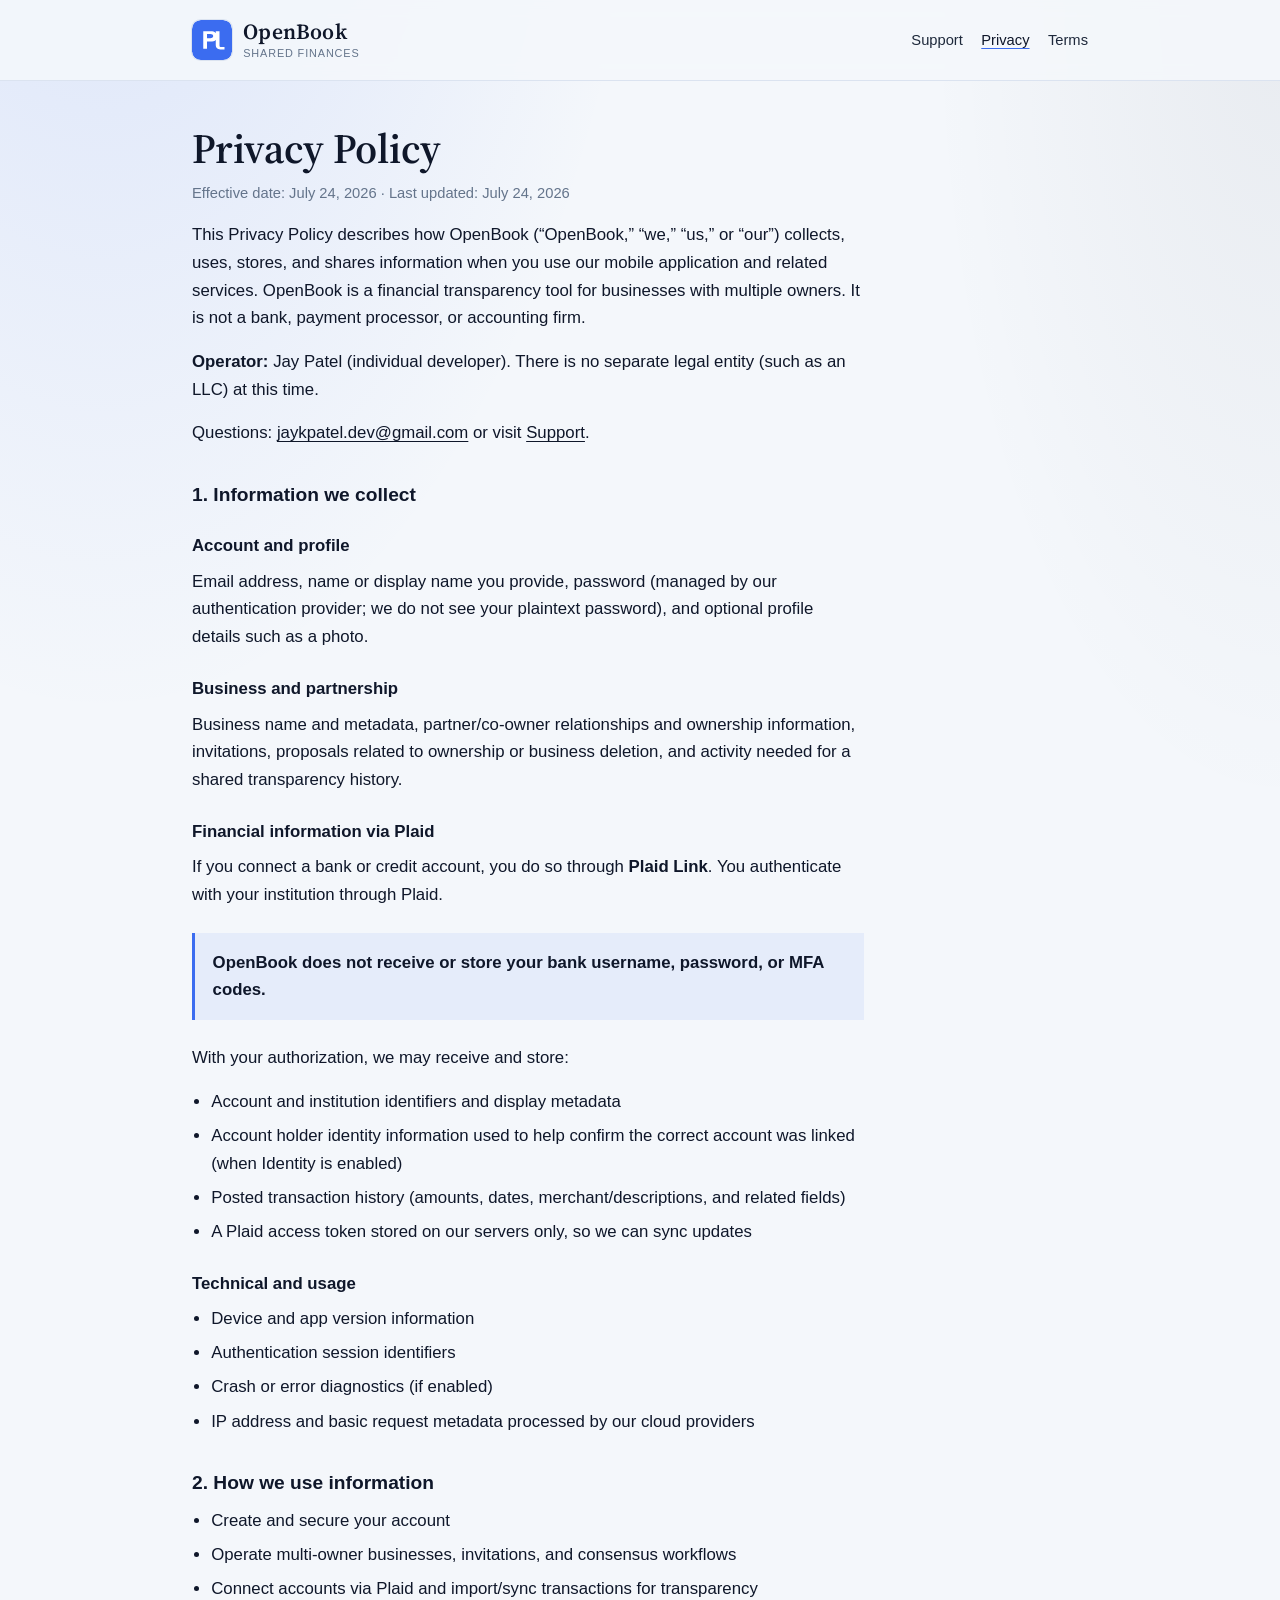
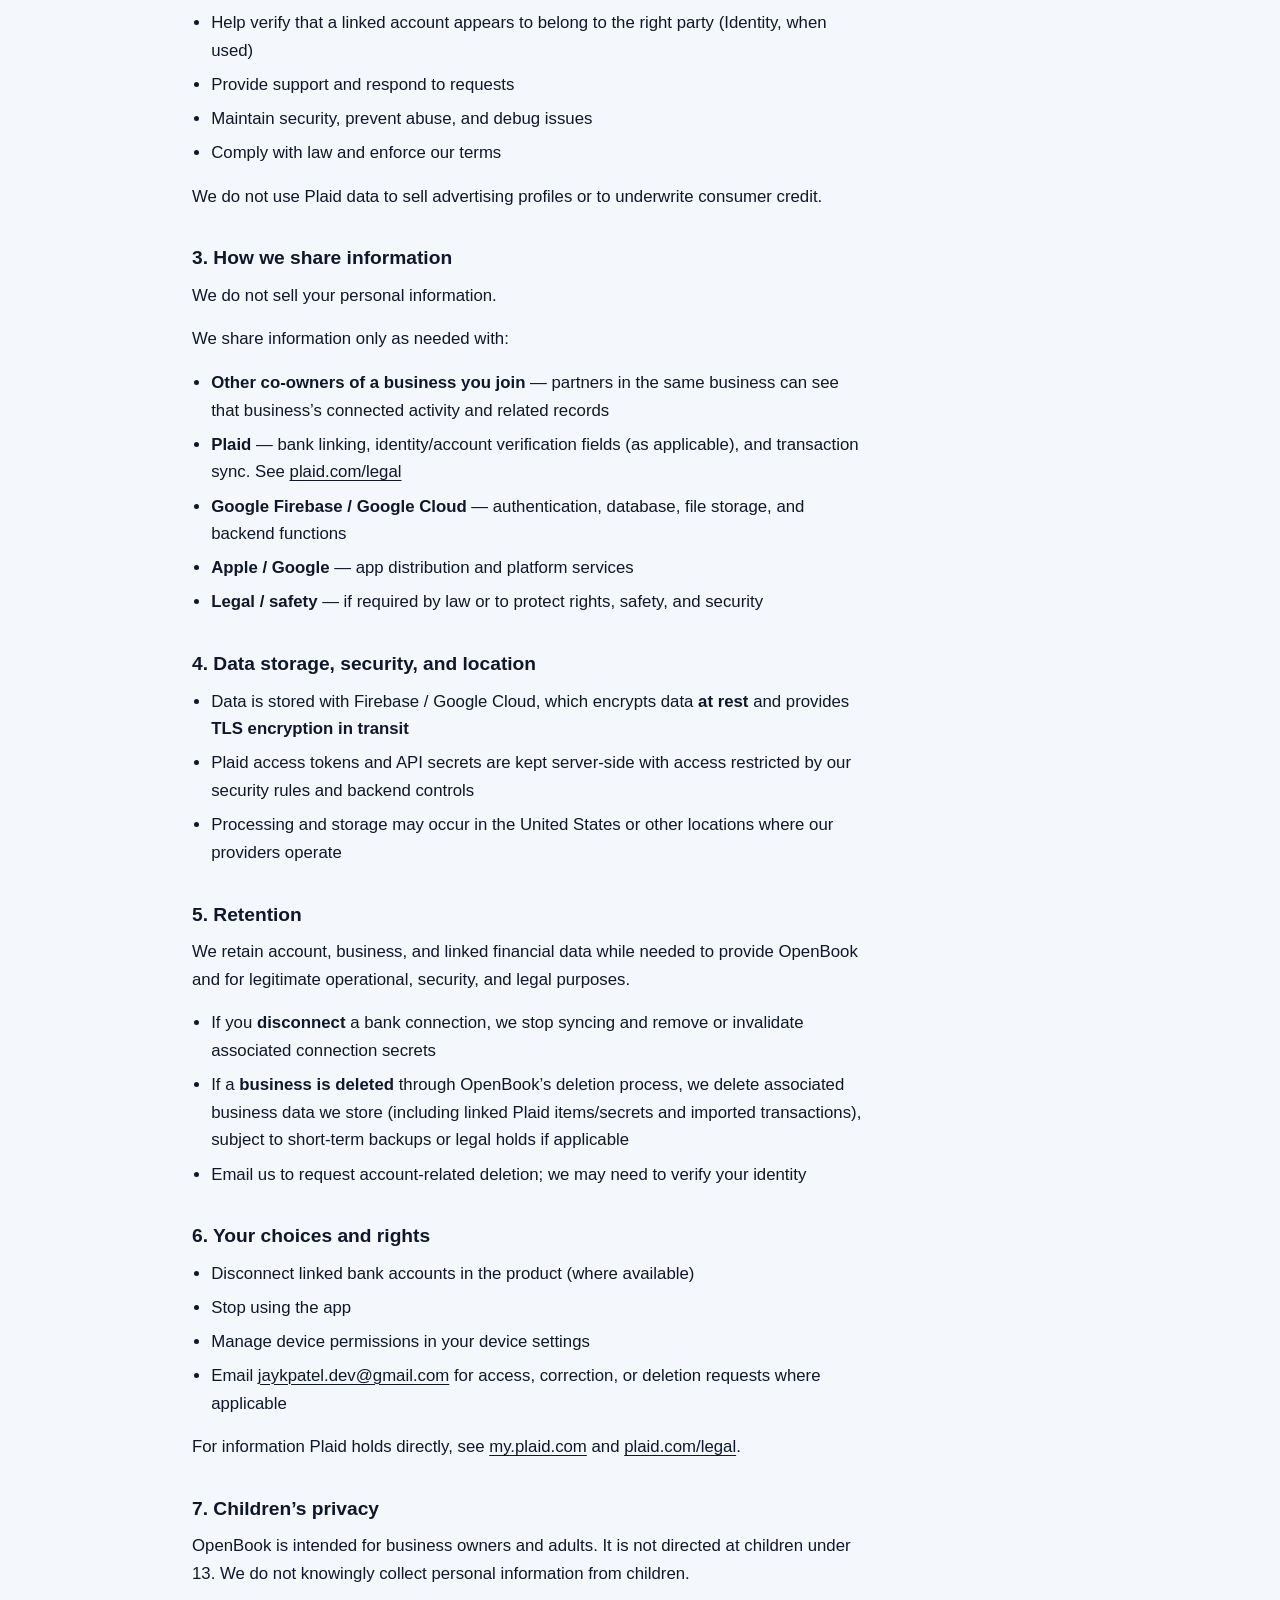
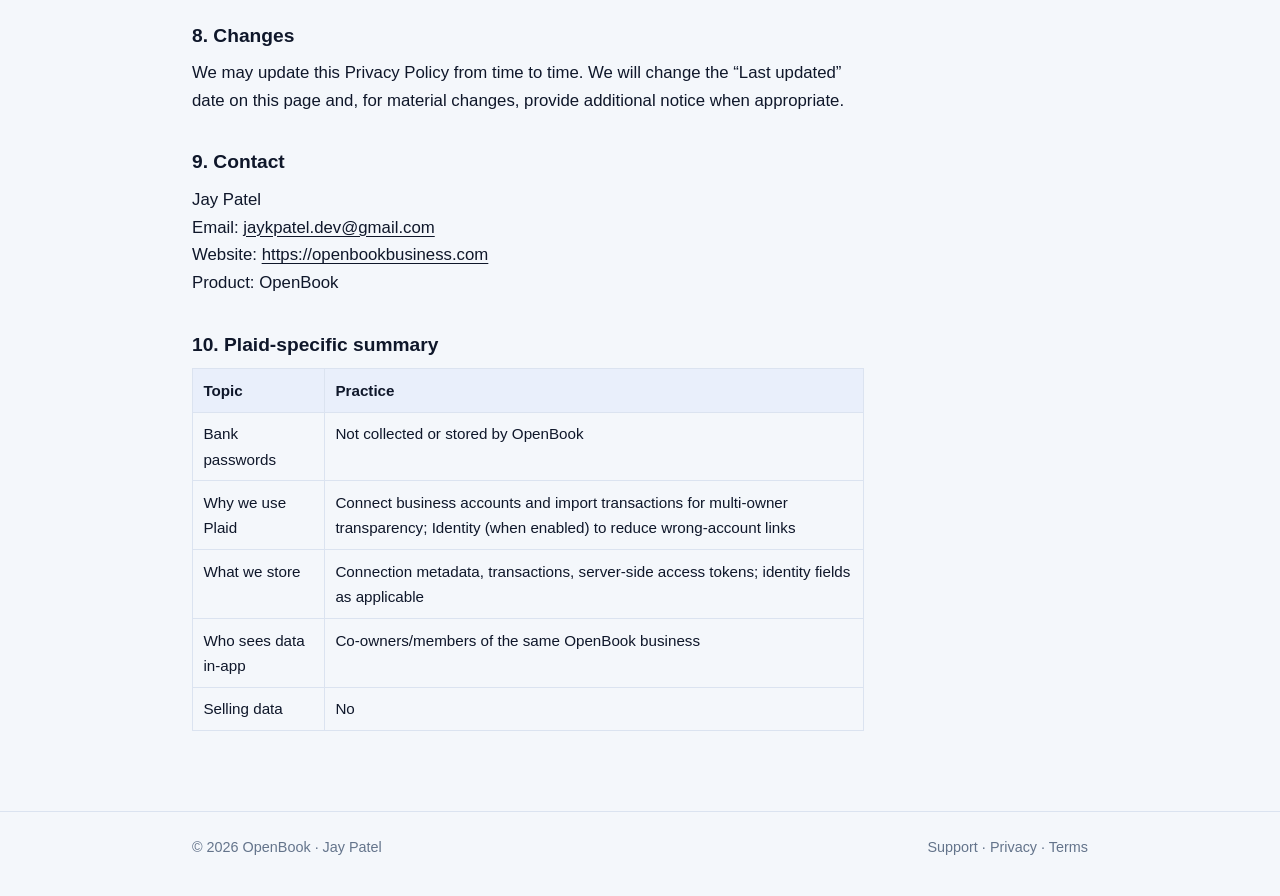
==== privacy/index.html @ 4b27eaab "Add OpenBook static site for privacy, support, and terms. Co-authored-by: Cursor <cursoragent@cursor" ====
<!DOCTYPE html>
<html lang="en">
  <head>
    <meta charset="utf-8" />
    <meta name="viewport" content="width=device-width, initial-scale=1" />
    <title>Privacy Policy — OpenBook</title>
    <meta
      name="description"
      content="Privacy Policy for the OpenBook multi-owner financial transparency app."
    />
    <link rel="preconnect" href="https://fonts.googleapis.com" />
    <link rel="preconnect" href="https://fonts.gstatic.com" crossorigin />
    <link
      href="https://fonts.googleapis.com/css2?family=Source+Serif+4:opsz,wght@8..60,600&display=swap"
      rel="stylesheet"
    />
    <link rel="icon" href="/assets/favicon.svg" type="image/svg+xml" />
    <link rel="apple-touch-icon" href="/assets/logo.svg" />
    <link rel="stylesheet" href="/assets/styles.css" />
  </head>
  <body>
    <header class="site-header">
      <div class="wrap">
        <a class="brand" href="/">
          <img
            class="brand-mark"
            src="/assets/logo.svg"
            alt=""
            width="40"
            height="40"
          />
          <span class="brand-text">
            <span class="brand-name">OpenBook</span>
            <span class="brand-subtitle">Shared finances</span>
          </span>
        </a>
        <nav class="nav" aria-label="Primary">
          <a href="/support/">Support</a>
          <a href="/privacy/" aria-current="page">Privacy</a>
          <a href="/terms/">Terms</a>
        </nav>
      </div>
    </header>

    <main>
      <div class="wrap">
        <article class="prose">
          <h1>Privacy Policy</h1>
          <p class="meta">
            Effective date: July 24, 2026 · Last updated: July 24, 2026
          </p>

          <p>
            This Privacy Policy describes how OpenBook (“OpenBook,” “we,” “us,”
            or “our”) collects, uses, stores, and shares information when you
            use our mobile application and related services. OpenBook is a
            financial transparency tool for businesses with multiple owners. It
            is not a bank, payment processor, or accounting firm.
          </p>
          <p>
            <strong>Operator:</strong> Jay Patel (individual developer). There
            is no separate legal entity (such as an LLC) at this time.
          </p>
          <p>
            Questions:
            <a href="mailto:jaykpatel.dev@gmail.com">jaykpatel.dev@gmail.com</a>
            or visit
            <a href="/support/">Support</a>.
          </p>

          <h2>1. Information we collect</h2>

          <h3>Account and profile</h3>
          <p>
            Email address, name or display name you provide, password (managed
            by our authentication provider; we do not see your plaintext
            password), and optional profile details such as a photo.
          </p>

          <h3>Business and partnership</h3>
          <p>
            Business name and metadata, partner/co-owner relationships and
            ownership information, invitations, proposals related to ownership
            or business deletion, and activity needed for a shared transparency
            history.
          </p>

          <h3>Financial information via Plaid</h3>
          <p>
            If you connect a bank or credit account, you do so through
            <strong>Plaid Link</strong>. You authenticate with your institution
            through Plaid.
          </p>
          <div class="note">
            <strong>OpenBook does not receive or store your bank username,
            password, or MFA codes.</strong>
          </div>
          <p>With your authorization, we may receive and store:</p>
          <ul>
            <li>Account and institution identifiers and display metadata</li>
            <li>
              Account holder identity information used to help confirm the
              correct account was linked (when Identity is enabled)
            </li>
            <li>
              Posted transaction history (amounts, dates, merchant/descriptions,
              and related fields)
            </li>
            <li>
              A Plaid access token stored on our servers only, so we can sync
              updates
            </li>
          </ul>

          <h3>Technical and usage</h3>
          <ul>
            <li>Device and app version information</li>
            <li>Authentication session identifiers</li>
            <li>Crash or error diagnostics (if enabled)</li>
            <li>
              IP address and basic request metadata processed by our cloud
              providers
            </li>
          </ul>

          <h2>2. How we use information</h2>
          <ul>
            <li>Create and secure your account</li>
            <li>
              Operate multi-owner businesses, invitations, and consensus
              workflows
            </li>
            <li>
              Connect accounts via Plaid and import/sync transactions for
              transparency
            </li>
            <li>
              Help verify that a linked account appears to belong to the right
              party (Identity, when used)
            </li>
            <li>Provide support and respond to requests</li>
            <li>Maintain security, prevent abuse, and debug issues</li>
            <li>Comply with law and enforce our terms</li>
          </ul>
          <p>
            We do not use Plaid data to sell advertising profiles or to
            underwrite consumer credit.
          </p>

          <h2>3. How we share information</h2>
          <p>We do not sell your personal information.</p>
          <p>We share information only as needed with:</p>
          <ul>
            <li>
              <strong>Other co-owners of a business you join</strong> — partners
              in the same business can see that business’s connected activity
              and related records
            </li>
            <li>
              <strong>Plaid</strong> — bank linking, identity/account
              verification fields (as applicable), and transaction sync. See
              <a href="https://plaid.com/legal" rel="noopener noreferrer"
                >plaid.com/legal</a
              >
            </li>
            <li>
              <strong>Google Firebase / Google Cloud</strong> — authentication,
              database, file storage, and backend functions
            </li>
            <li>
              <strong>Apple / Google</strong> — app distribution and platform
              services
            </li>
            <li>
              <strong>Legal / safety</strong> — if required by law or to protect
              rights, safety, and security
            </li>
          </ul>

          <h2>4. Data storage, security, and location</h2>
          <ul>
            <li>
              Data is stored with Firebase / Google Cloud, which encrypts data
              <strong>at rest</strong> and provides
              <strong>TLS encryption in transit</strong>
            </li>
            <li>
              Plaid access tokens and API secrets are kept server-side with
              access restricted by our security rules and backend controls
            </li>
            <li>
              Processing and storage may occur in the United States or other
              locations where our providers operate
            </li>
          </ul>

          <h2>5. Retention</h2>
          <p>
            We retain account, business, and linked financial data while needed
            to provide OpenBook and for legitimate operational, security, and
            legal purposes.
          </p>
          <ul>
            <li>
              If you <strong>disconnect</strong> a bank connection, we stop
              syncing and remove or invalidate associated connection secrets
            </li>
            <li>
              If a <strong>business is deleted</strong> through OpenBook’s
              deletion process, we delete associated business data we store
              (including linked Plaid items/secrets and imported transactions),
              subject to short-term backups or legal holds if applicable
            </li>
            <li>
              Email us to request account-related deletion; we may need to
              verify your identity
            </li>
          </ul>

          <h2>6. Your choices and rights</h2>
          <ul>
            <li>Disconnect linked bank accounts in the product (where available)</li>
            <li>Stop using the app</li>
            <li>Manage device permissions in your device settings</li>
            <li>
              Email
              <a href="mailto:jaykpatel.dev@gmail.com">jaykpatel.dev@gmail.com</a>
              for access, correction, or deletion requests where applicable
            </li>
          </ul>
          <p>
            For information Plaid holds directly, see
            <a href="https://my.plaid.com" rel="noopener noreferrer"
              >my.plaid.com</a
            >
            and
            <a href="https://plaid.com/legal" rel="noopener noreferrer"
              >plaid.com/legal</a
            >.
          </p>

          <h2>7. Children’s privacy</h2>
          <p>
            OpenBook is intended for business owners and adults. It is not
            directed at children under 13. We do not knowingly collect personal
            information from children.
          </p>

          <h2>8. Changes</h2>
          <p>
            We may update this Privacy Policy from time to time. We will change
            the “Last updated” date on this page and, for material changes,
            provide additional notice when appropriate.
          </p>

          <h2>9. Contact</h2>
          <p>
            Jay Patel<br />
            Email:
            <a href="mailto:jaykpatel.dev@gmail.com">jaykpatel.dev@gmail.com</a
            ><br />
            Website:
            <a href="https://openbookbusiness.com">https://openbookbusiness.com</a
            ><br />
            Product: OpenBook
          </p>

          <h2>10. Plaid-specific summary</h2>
          <table>
            <thead>
              <tr>
                <th>Topic</th>
                <th>Practice</th>
              </tr>
            </thead>
            <tbody>
              <tr>
                <td>Bank passwords</td>
                <td>Not collected or stored by OpenBook</td>
              </tr>
              <tr>
                <td>Why we use Plaid</td>
                <td>
                  Connect business accounts and import transactions for
                  multi-owner transparency; Identity (when enabled) to reduce
                  wrong-account links
                </td>
              </tr>
              <tr>
                <td>What we store</td>
                <td>
                  Connection metadata, transactions, server-side access tokens;
                  identity fields as applicable
                </td>
              </tr>
              <tr>
                <td>Who sees data in-app</td>
                <td>Co-owners/members of the same OpenBook business</td>
              </tr>
              <tr>
                <td>Selling data</td>
                <td>No</td>
              </tr>
            </tbody>
          </table>
        </article>
      </div>
    </main>

    <footer class="site-footer">
      <div class="wrap">
        <span>© <span id="year"></span> OpenBook · Jay Patel</span>
        <nav aria-label="Footer">
          <a href="/support/">Support</a>
          ·
          <a href="/privacy/">Privacy</a>
          ·
          <a href="/terms/">Terms</a>
        </nav>
      </div>
    </footer>
    <script>
      document.getElementById("year").textContent = new Date().getFullYear();
    </script>
  </body>
</html>
---- assets/styles.css ----
:root {
  --ink: #0f172a;
  --ink-soft: #1e293b;
  --accent: #3b6cf0;
  --accent-soft: #5b86f5;
  --paper: #f4f7fb;
  --muted: #64748b;
  --line: #dbe3f0;
  --white: #ffffff;
  --max: 42rem;
}

*,
*::before,
*::after {
  box-sizing: border-box;
}

html {
  scroll-behavior: smooth;
}

body {
  margin: 0;
  min-height: 100vh;
  font-family: -apple-system, BlinkMacSystemFont, "Segoe UI", Roboto, Helvetica, Arial, sans-serif;
  font-size: 1.05rem;
  line-height: 1.65;
  color: var(--ink);
  background:
    radial-gradient(ellipse 80% 50% at 8% -10%, rgba(59, 108, 240, 0.16), transparent 55%),
    radial-gradient(ellipse 55% 40% at 100% 0%, rgba(15, 23, 42, 0.05), transparent 50%),
    var(--paper);
}

a {
  color: var(--ink);
  text-decoration-thickness: 1px;
  text-underline-offset: 0.18em;
}

a:hover {
  color: var(--accent);
}

.wrap {
  width: min(100% - 2.5rem, 56rem);
  margin: 0 auto;
}

.site-header {
  padding: 1.25rem 0;
  border-bottom: 1px solid var(--line);
  background: rgba(244, 247, 251, 0.88);
  backdrop-filter: blur(10px);
  position: sticky;
  top: 0;
  z-index: 10;
}

.site-header .wrap {
  display: flex;
  align-items: center;
  justify-content: space-between;
  gap: 1rem;
}

.brand {
  display: inline-flex;
  align-items: center;
  gap: 0.7rem;
  color: var(--ink);
  text-decoration: none;
}

.brand-mark {
  width: 2.5rem;
  height: 2.5rem;
  border-radius: 0.55rem;
  object-fit: contain;
  background: var(--white);
  box-shadow: 0 0 0 1px var(--line);
  flex-shrink: 0;
}

.brand-text {
  display: flex;
  flex-direction: column;
  line-height: 1.15;
}

.brand-name {
  font-family: "Source Serif 4", Georgia, "Times New Roman", serif;
  font-size: 1.35rem;
  font-weight: 600;
  letter-spacing: 0.01em;
}

.brand-subtitle {
  margin-top: 0.15rem;
  font-size: 0.68rem;
  font-weight: 500;
  letter-spacing: 0.08em;
  text-transform: uppercase;
  color: var(--muted);
}

.hero-logo {
  display: block;
  width: 5.5rem;
  height: 5.5rem;
  margin: 0 0 1.25rem;
  border-radius: 1rem;
  object-fit: contain;
  background: var(--white);
  box-shadow: 0 0 0 1px var(--line);
}

.nav {
  display: flex;
  flex-wrap: wrap;
  gap: 0.9rem 1.15rem;
  font-size: 0.92rem;
}

.nav a {
  text-decoration: none;
  color: var(--ink-soft);
}

.nav a:hover,
.nav a[aria-current="page"] {
  color: var(--ink);
  text-decoration: underline;
  text-decoration-color: var(--accent);
}

main {
  padding: 2.75rem 0 4rem;
}

.hero {
  padding: 3.5rem 0 2.5rem;
  max-width: 36rem;
}

.hero h1 {
  margin: 0 0 0.85rem;
  font-family: "Source Serif 4", Georgia, "Times New Roman", serif;
  font-size: clamp(2.4rem, 5vw, 3.4rem);
  font-weight: 600;
  line-height: 1.12;
  letter-spacing: -0.02em;
}

.hero p {
  margin: 0 0 1.75rem;
  color: var(--muted);
  font-size: 1.12rem;
}

.cta-row {
  display: flex;
  flex-wrap: wrap;
  gap: 0.75rem;
}

.button {
  display: inline-flex;
  align-items: center;
  justify-content: center;
  padding: 0.8rem 1.2rem;
  border-radius: 999px;
  border: 1px solid transparent;
  font-size: 0.95rem;
  font-weight: 600;
  text-decoration: none;
  transition: background 0.15s ease, color 0.15s ease, border-color 0.15s ease;
}

.button-primary {
  background: var(--accent);
  color: var(--white);
}

.button-primary:hover {
  background: var(--accent-soft);
  color: var(--white);
}

.button-secondary {
  background: transparent;
  border-color: var(--line);
  color: var(--ink);
}

.button-secondary:hover {
  border-color: var(--accent);
  color: var(--ink);
}

.prose {
  max-width: var(--max);
}

.prose h1 {
  margin: 0 0 0.5rem;
  font-family: "Source Serif 4", Georgia, "Times New Roman", serif;
  font-size: clamp(2rem, 4vw, 2.6rem);
  font-weight: 600;
  line-height: 1.15;
}

.meta {
  margin: 0 0 2rem;
  color: var(--muted);
  font-size: 0.92rem;
}

.prose h2 {
  margin: 2.25rem 0 0.65rem;
  font-size: 1.2rem;
  line-height: 1.3;
}

.prose h3 {
  margin: 1.5rem 0 0.5rem;
  font-size: 1.05rem;
}

.prose p,
.prose ul,
.prose table {
  margin: 0 0 1rem;
}

.prose ul {
  padding-left: 1.2rem;
}

.prose li {
  margin-bottom: 0.4rem;
}

.prose table {
  width: 100%;
  border-collapse: collapse;
  font-size: 0.95rem;
}

.prose th,
.prose td {
  border: 1px solid var(--line);
  padding: 0.55rem 0.65rem;
  text-align: left;
  vertical-align: top;
}

.prose th {
  background: rgba(59, 108, 240, 0.06);
}

.note {
  margin: 1.5rem 0;
  padding: 1rem 1.1rem;
  border-left: 3px solid var(--accent);
  background: rgba(59, 108, 240, 0.08);
}

.site-footer {
  border-top: 1px solid var(--line);
  padding: 1.5rem 0 2.25rem;
  color: var(--muted);
  font-size: 0.9rem;
}

.site-footer .wrap {
  display: flex;
  flex-wrap: wrap;
  gap: 0.75rem 1.25rem;
  justify-content: space-between;
}

.site-footer a {
  color: var(--muted);
  text-decoration: none;
}

.site-footer a:hover {
  color: var(--ink);
}

@media (max-width: 640px) {
  .site-header .wrap {
    align-items: flex-start;
    flex-direction: column;
  }

  .nav {
    gap: 0.7rem 1rem;
  }
}
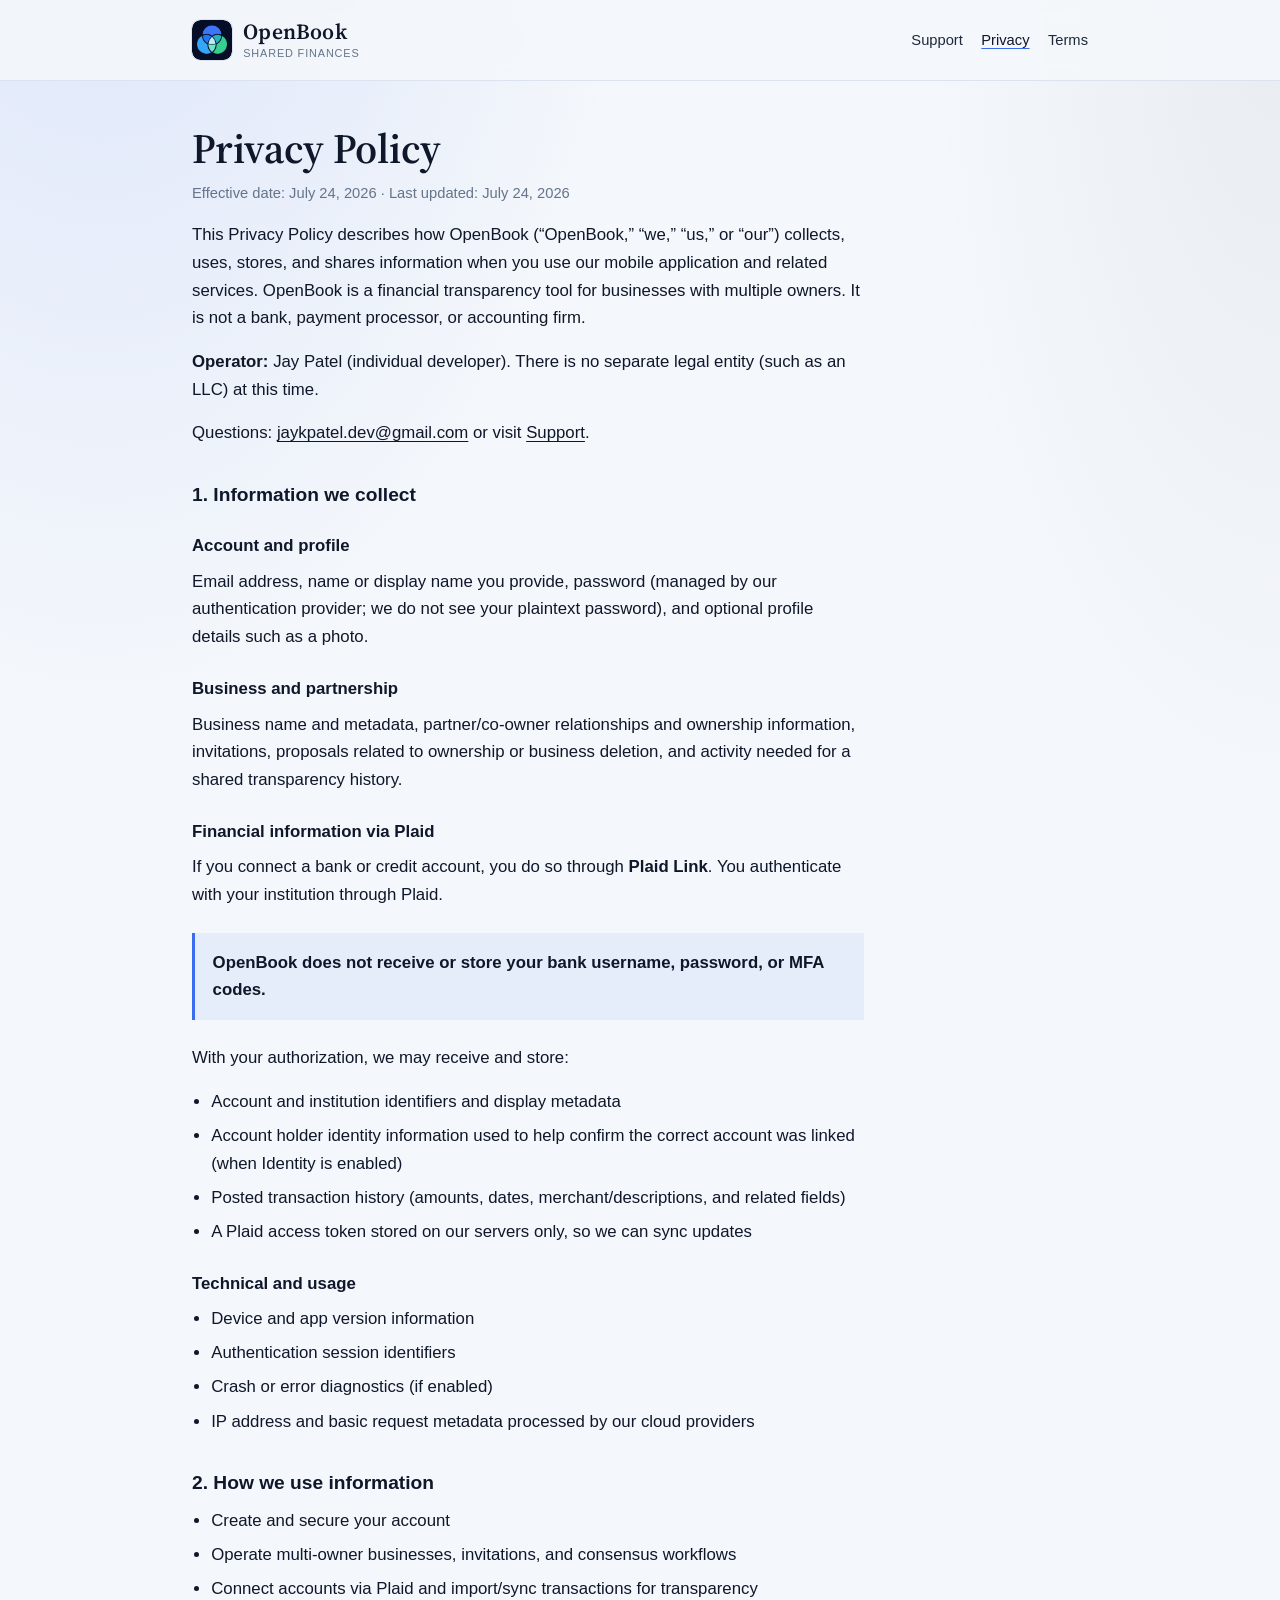
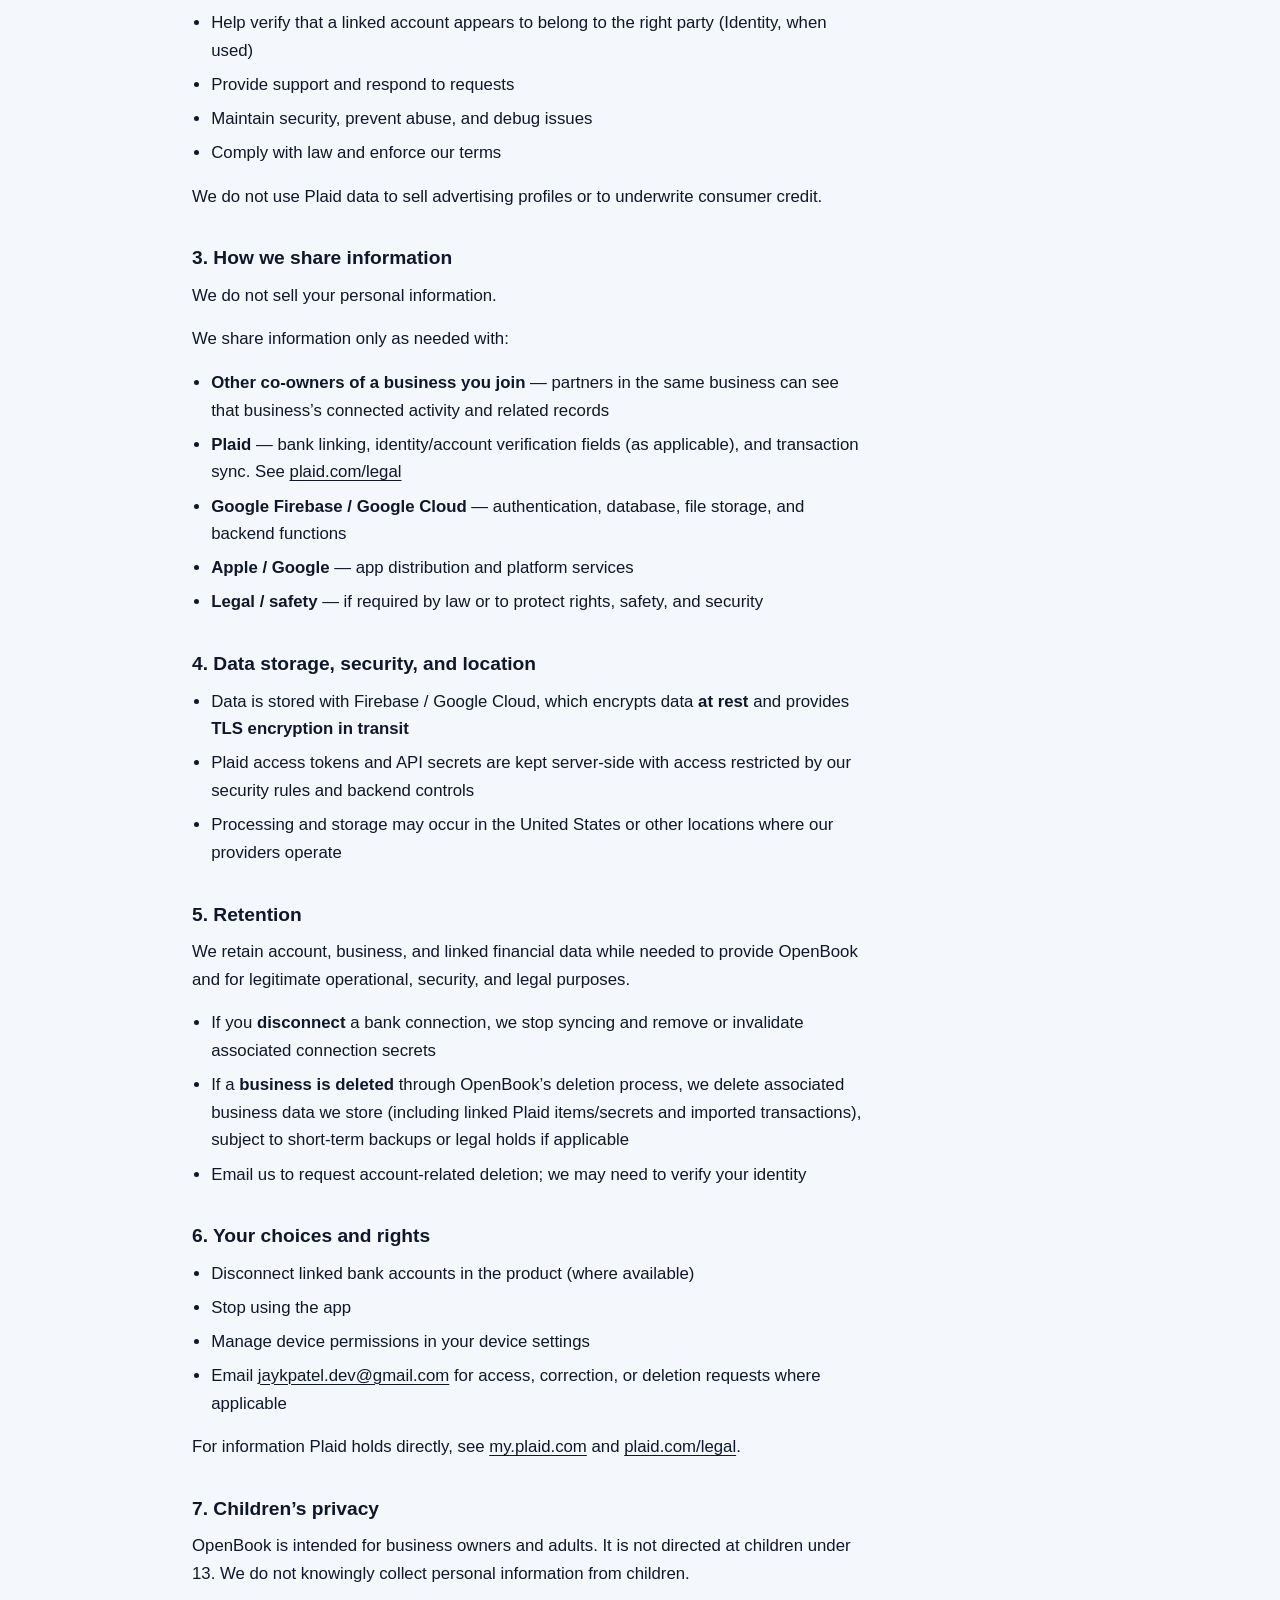
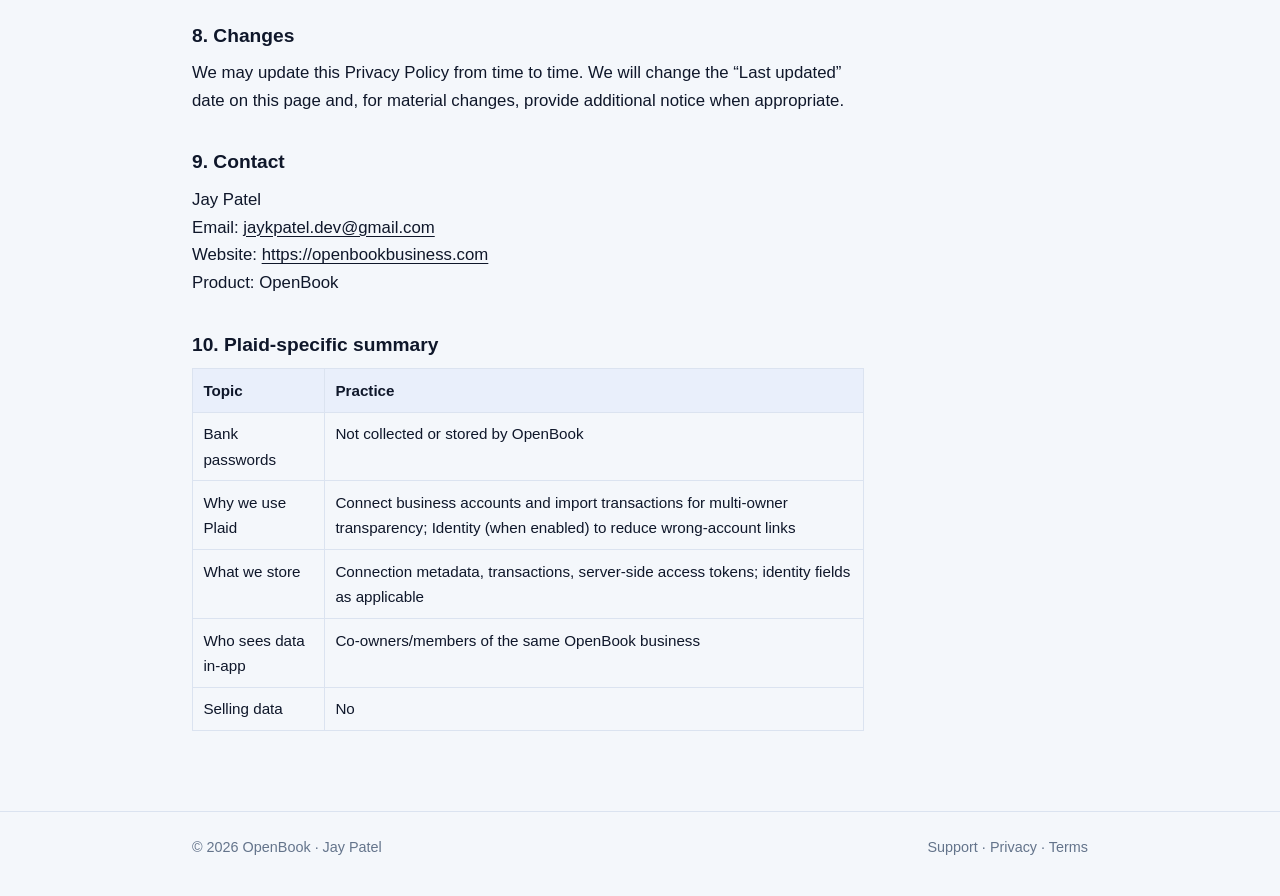
==== commit 5d795f18: "Use OpenBook app icon for site logo and favicon. Co-authored-by: Cursor <cursoragent@cursor.com>" ====
--- a/privacy/index.html
+++ b/privacy/index.html
@@ -14,8 +14,8 @@
       href="https://fonts.googleapis.com/css2?family=Source+Serif+4:opsz,wght@8..60,600&display=swap"
       rel="stylesheet"
     />
-    <link rel="icon" href="/assets/favicon.svg" type="image/svg+xml" />
-    <link rel="apple-touch-icon" href="/assets/logo.svg" />
+    <link rel="icon" href="/assets/favicon.png" type="image/png" />
+    <link rel="apple-touch-icon" href="/assets/apple-touch-icon.png" />
     <link rel="stylesheet" href="/assets/styles.css" />
   </head>
   <body>
@@ -24,7 +24,7 @@
         <a class="brand" href="/">
           <img
             class="brand-mark"
-            src="/assets/logo.svg"
+            src="/assets/logo.png"
             alt=""
             width="40"
             height="40"
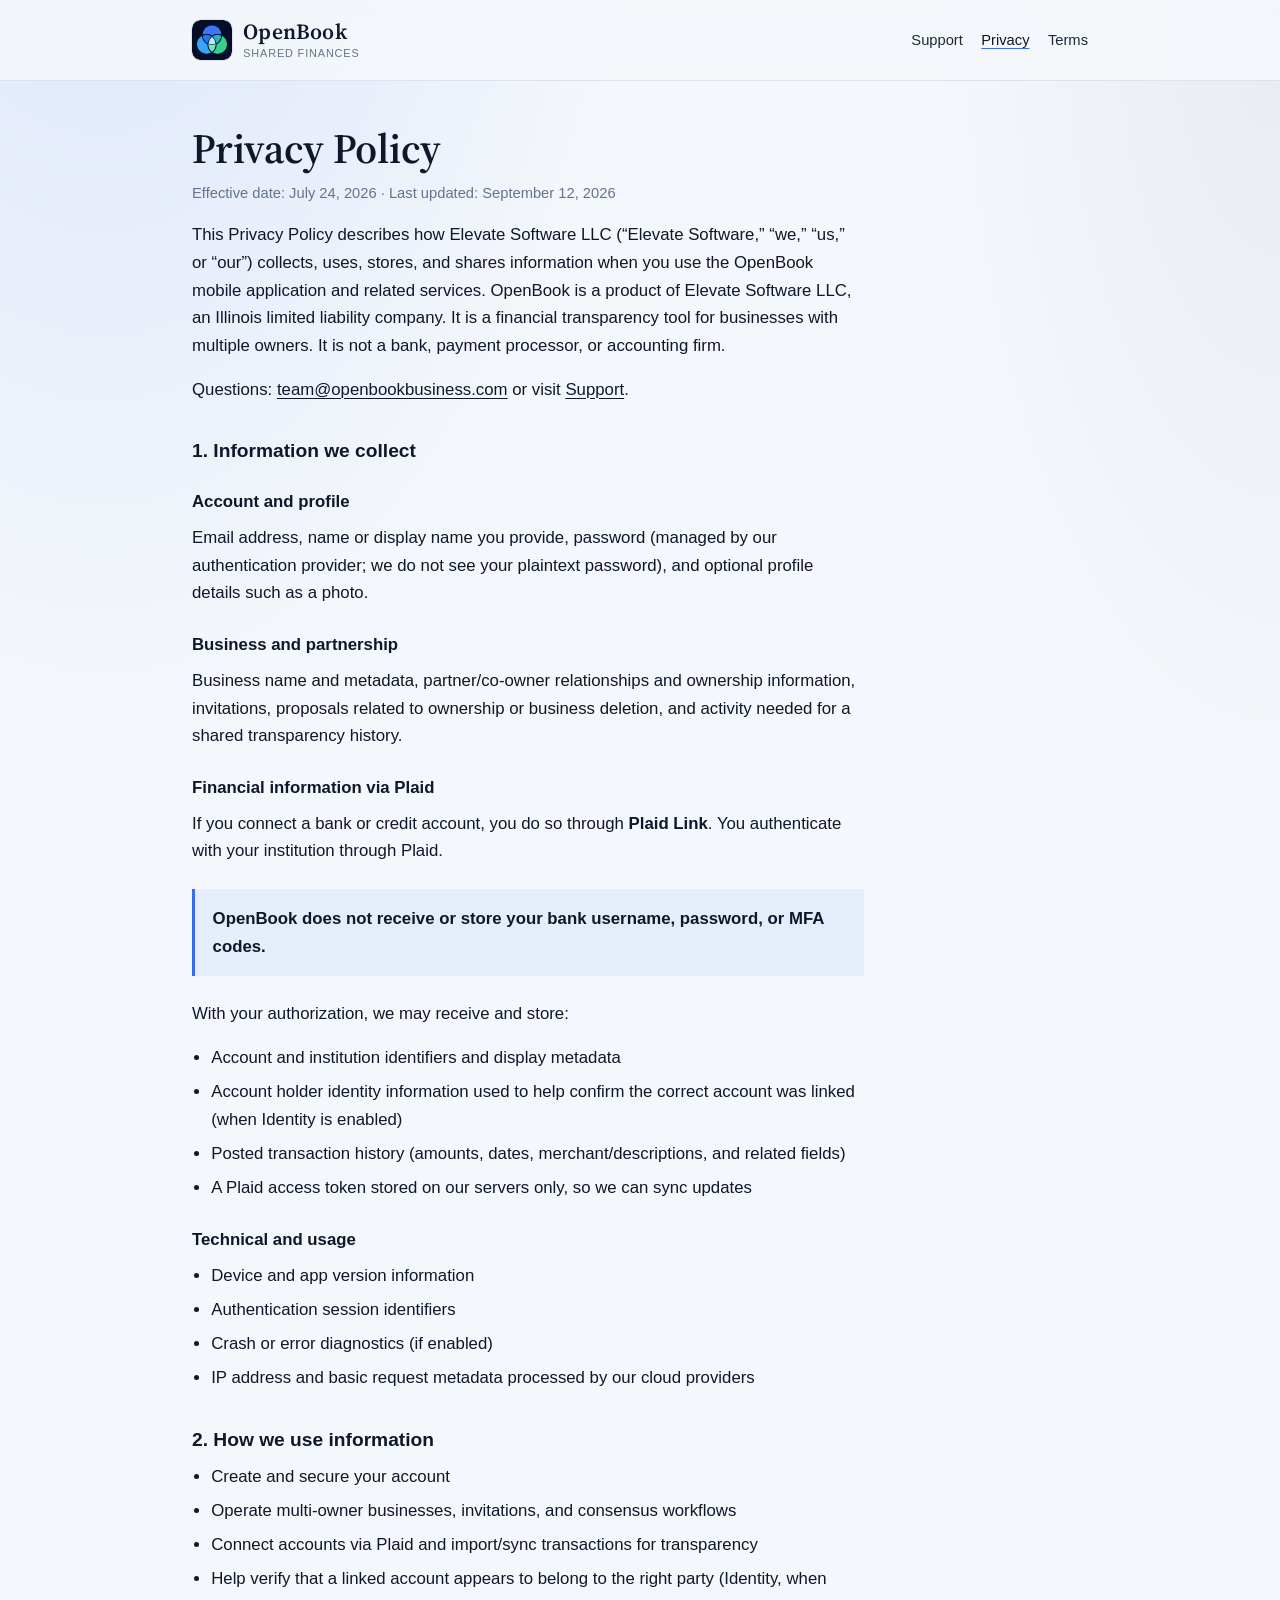
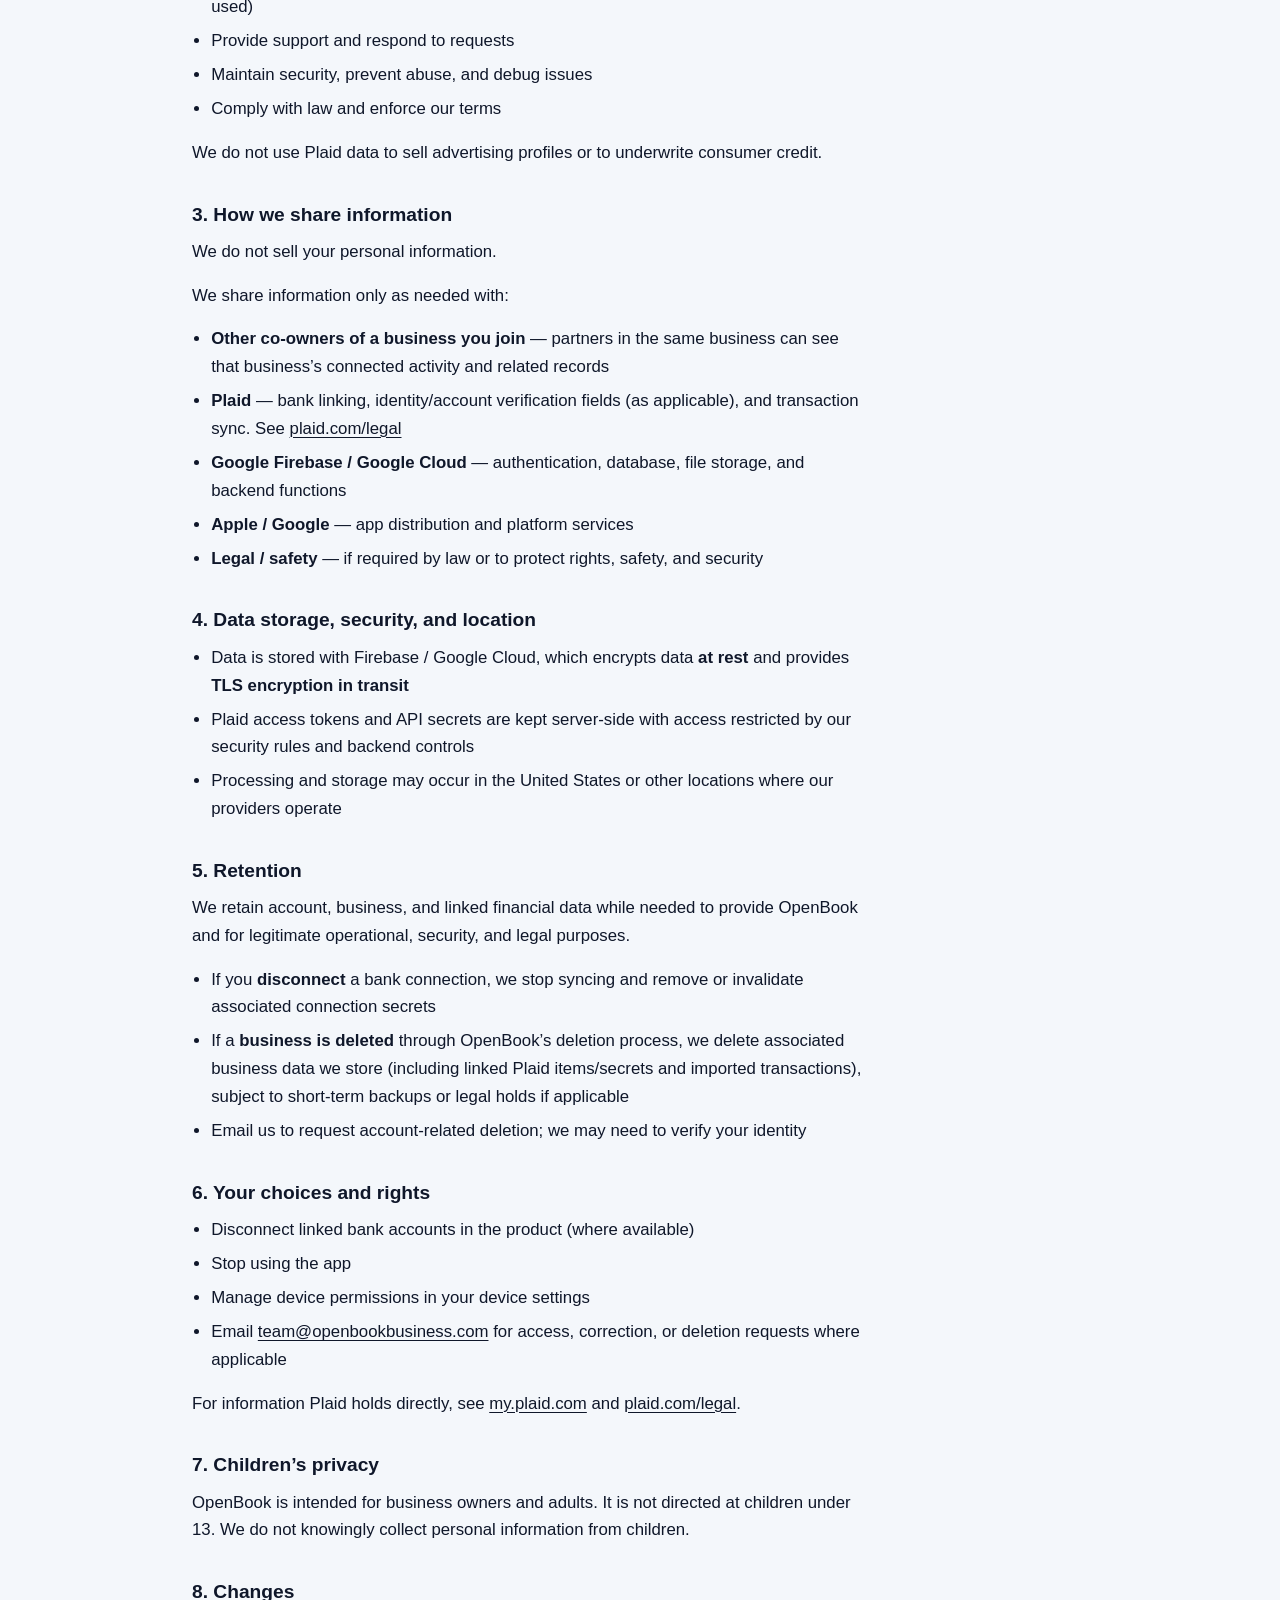
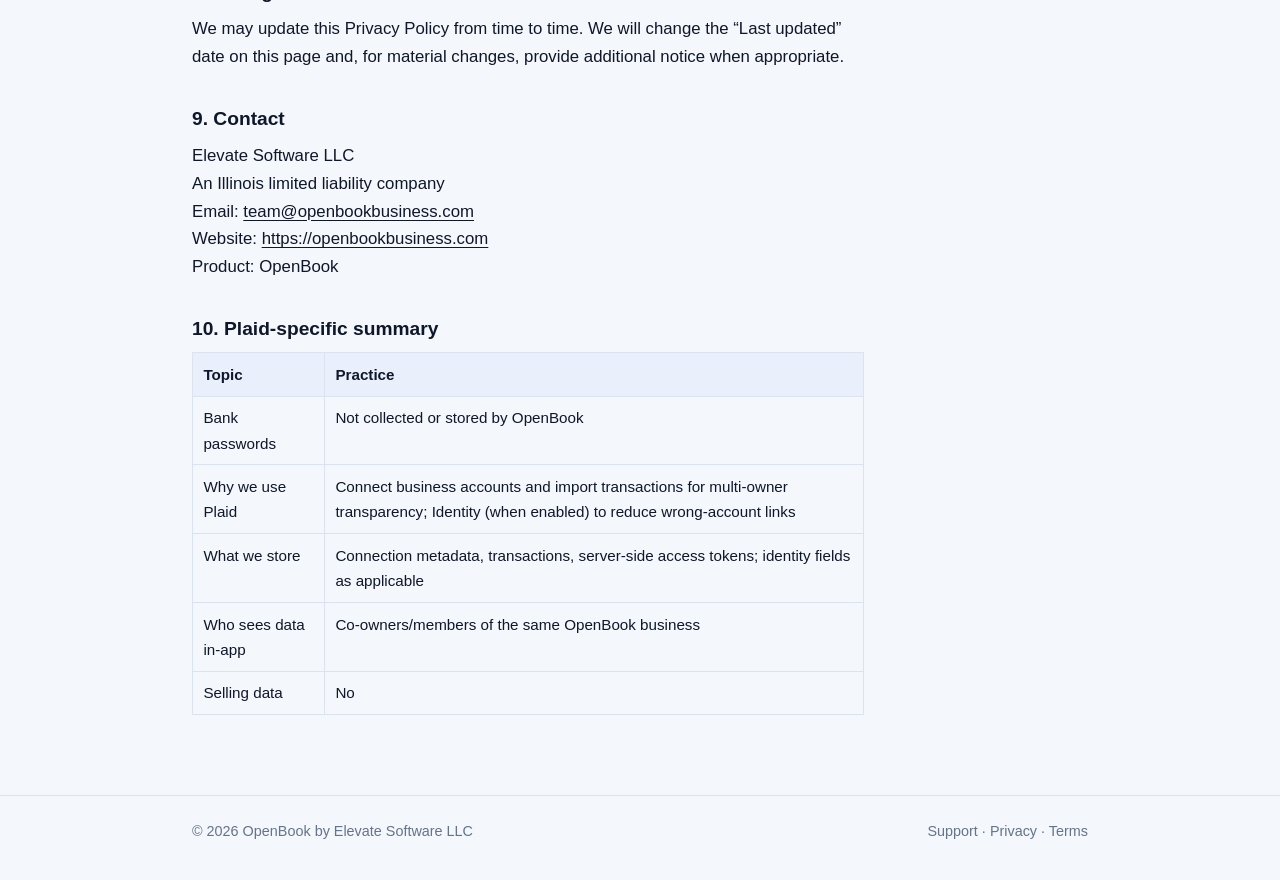
==== commit 55c39329: "Attribute OpenBook to Elevate Software LLC in legal pages and footers. Co-authored-by: Cursor <curso" ====
--- a/privacy/index.html
+++ b/privacy/index.html
@@ -47,23 +47,23 @@
         <article class="prose">
           <h1>Privacy Policy</h1>
           <p class="meta">
-            Effective date: July 24, 2026 · Last updated: July 24, 2026
-          </p>
-
-          <p>
-            This Privacy Policy describes how OpenBook (“OpenBook,” “we,” “us,”
-            or “our”) collects, uses, stores, and shares information when you
-            use our mobile application and related services. OpenBook is a
-            financial transparency tool for businesses with multiple owners. It
-            is not a bank, payment processor, or accounting firm.
-          </p>
-          <p>
-            <strong>Operator:</strong> Jay Patel (individual developer). There
-            is no separate legal entity (such as an LLC) at this time.
+            Effective date: July 24, 2026 · Last updated: September 12, 2026
+          </p>
+
+          <p>
+            This Privacy Policy describes how Elevate Software LLC (“Elevate
+            Software,” “we,” “us,” or “our”) collects, uses, stores, and shares
+            information when you use the OpenBook mobile application and related
+            services. OpenBook is a product of Elevate Software LLC, an Illinois
+            limited liability company. It is a financial transparency tool for
+            businesses with multiple owners. It is not a bank, payment
+            processor, or accounting firm.
           </p>
           <p>
             Questions:
-            <a href="mailto:jaykpatel.dev@gmail.com">jaykpatel.dev@gmail.com</a>
+            <a href="mailto:team@openbookbusiness.com"
+              >team@openbookbusiness.com</a
+            >
             or visit
             <a href="/support/">Support</a>.
           </p>
@@ -224,7 +224,9 @@
             <li>Manage device permissions in your device settings</li>
             <li>
               Email
-              <a href="mailto:jaykpatel.dev@gmail.com">jaykpatel.dev@gmail.com</a>
+              <a href="mailto:team@openbookbusiness.com"
+                >team@openbookbusiness.com</a
+              >
               for access, correction, or deletion requests where applicable
             </li>
           </ul>
@@ -255,9 +257,11 @@
 
           <h2>9. Contact</h2>
           <p>
-            Jay Patel<br />
+            Elevate Software LLC<br />
+            An Illinois limited liability company<br />
             Email:
-            <a href="mailto:jaykpatel.dev@gmail.com">jaykpatel.dev@gmail.com</a
+            <a href="mailto:team@openbookbusiness.com"
+              >team@openbookbusiness.com</a
             ><br />
             Website:
             <a href="https://openbookbusiness.com">https://openbookbusiness.com</a
@@ -309,7 +313,7 @@
 
     <footer class="site-footer">
       <div class="wrap">
-        <span>© <span id="year"></span> OpenBook · Jay Patel</span>
+        <span>© <span id="year"></span> OpenBook by Elevate Software LLC</span>
         <nav aria-label="Footer">
           <a href="/support/">Support</a>
           ·
